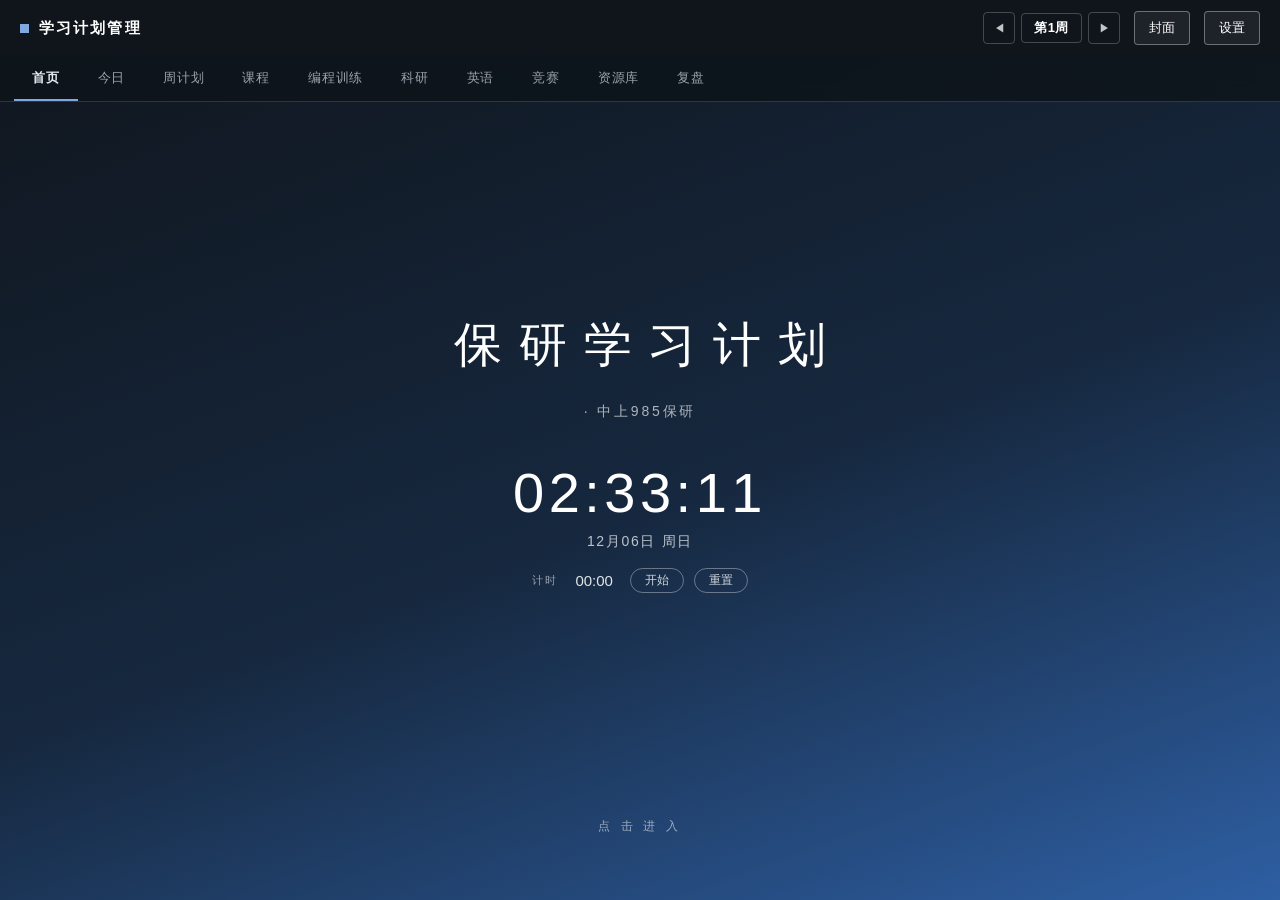
==== index.html @ eff9276b "保研学习计划网站 v5：任务勾选修复、全局导航、个人英语词汇中心、数据备份" ====
<!DOCTYPE html>
<html lang="zh-CN">
<head>
  <meta charset="UTF-8">
  <meta name="viewport" content="width=device-width, initial-scale=1.0">
  <title>学习计划管理</title>
  <link rel="stylesheet" href="style.css">
  <!-- Chart.js 不在此同步加载：改为打开"趋势图"时按需加载（多 CDN 回退），
       避免 CDN 不通时阻塞整个页面初始化 -->
</head>
<body>
  <!-- 全屏封面（每次打开页面显示，点击后缩进入主页） -->
  <div id="cover-root"></div>

  <!-- 顶部栏 -->
  <header class="topbar">
    <div class="brand">学习计划管理</div>
    <!-- 多功能时钟（封面 → 缩入顶栏左上角） -->
    <div id="topbar-clock-slot"></div>
    <div class="week-nav">
      <button id="week-prev" class="nav-btn" title="上一周">&#9664;</button>
      <button id="week-label" class="week-label" title="点击回到本周">
        <span id="week-label-text">第1周</span>
        <span id="week-current-badge" class="badge-current" hidden>当前</span>
      </button>
      <button id="week-next" class="nav-btn" title="下一周">&#9654;</button>
      <button id="week-back-today" class="btn btn-ghost btn-sm" hidden>回本周</button>
    </div>
    <button id="btn-cover" class="btn btn-ghost">封面</button>
    <button id="btn-settings" class="btn btn-ghost">设置</button>
  </header>

  <!-- Tab 栏 -->
  <nav class="tabs" id="tabs">
    <button class="tab-btn active" data-tab="home">首页</button>
    <button class="tab-btn" data-tab="today">今日</button>
    <button class="tab-btn" data-tab="weekplan">周计划</button>
    <button class="tab-btn" data-tab="courses">课程</button>
    <button class="tab-btn" data-tab="programming">编程训练</button>
    <button class="tab-btn" data-tab="research">科研</button>
    <button class="tab-btn" data-tab="english">英语</button>
    <button class="tab-btn" data-tab="competition">竞赛</button>
    <button class="tab-btn" data-tab="resources">资源库</button>
    <button class="tab-btn" data-tab="review">复盘</button>
  </nav>

  <!-- 内容区 -->
  <main class="main">
    <section id="view-home" class="view"></section>
    <section id="view-today" class="view" hidden></section>
    <section id="view-weekplan" class="view" hidden></section>
    <section id="view-courses" class="view" hidden></section>
    <section id="view-programming" class="view" hidden></section>
    <section id="view-research" class="view" hidden></section>
    <section id="view-english" class="view" hidden></section>
    <section id="view-competition" class="view" hidden></section>
    <section id="view-resources" class="view" hidden></section>
    <section id="view-review" class="view" hidden></section>
  </main>

  <!-- 底部状态栏 -->
  <footer class="statusbar" id="statusbar"></footer>

  <!-- 弹窗容器 -->
  <div id="modal-root"></div>

  <script src="data.js"></script>
  <script src="migration.js"></script>
  <!-- v3 数据层（常量与默认数据，可编辑数据） -->
  <script src="data/profile.js"></script>
  <script src="data/goals.js"></script>
  <script src="data/policies.js"></script>
  <script src="data/courses.js"></script>
  <script src="data/resources.js"></script>
  <script src="data/curriculum.js"></script>
  <script src="data/problems.js"></script>
  <script src="data/roadmap.js"></script>
  <script src="data/competitions.js"></script>
  <script src="data/vocabDefaults.js"></script>
  <script src="data/defaultData.js"></script>
  <!-- v3 核心引擎（纯逻辑，无 DOM；随开发逐个加入） -->
  <script src="core/goalEngine.js"></script>
  <script src="core/policyEngine.js"></script>
  <script src="core/gpaRiskEngine.js"></script>
  <script src="core/timeBudgetEngine.js"></script>
  <script src="core/gymScheduler.js"></script>
  <script src="core/constraintEngine.js"></script>
  <script src="core/strategyEngine.js"></script>
  <script src="core/planGenerator.js"></script>
  <script src="core/competitivenessEngine.js"></script>
  <script src="core/researchEngine.js"></script>
  <script src="core/competitionEngine.js"></script>
  <script src="core/resourceEngine.js"></script>
  <script src="core/programmingEngine.js"></script>
  <script src="core/reviewEngine.js"></script>
  <script src="core/vocabEngine.js"></script>
  <script src="core/snapshot.js"></script>
  <!-- v3 UI 层 -->
  <script src="ui/weeklyPlan.js"></script>
  <script src="ui/dashboard.js"></script>
  <script src="ui/courses.js"></script>
  <script src="ui/programming.js"></script>
  <script src="ui/research.js"></script>
  <script src="ui/vocabCenter.js"></script>
  <script src="ui/english.js"></script>
  <script src="ui/competition.js"></script>
  <script src="ui/resources.js"></script>
  <script src="ui/review.js"></script>
  <script src="ui/settings.js"></script>
  <!-- 应用层 -->
  <script src="app.js"></script>
  <script src="schedule.js"></script>
  <script src="today.js"></script>
  <script src="cover.js"></script>
  <script src="aichat.js"></script>
</body>
</html>
---- style.css ----
/* ============================================================
 * style.css —— 学习计划管理 · 现代主义视觉体系
 * 墨黑顶栏 + 纸色背景 + 发丝线边框 + 大字细体数字 + 钢蓝点缀
 * ============================================================ */

:root {
  --ink: #10151C;           /* 墨黑：顶栏/状态栏/主按钮 */
  --paper: #F4F5F6;         /* 纸色背景 */
  --card: #FFFFFF;
  --line: #E4E7EA;          /* 发丝线 */
  --line-soft: #EEF0F2;
  --text: #1B2129;
  --muted: #7A828D;
  --primary: #16283F;       /* 深海军蓝 */
  --accent: #2E5FA3;        /* 钢蓝 */
  --accent-soft: #EBF1F8;
  --green: #1F7A5C;
  --green-soft: #E7F2EE;
  --gold: #A66E0F;
  --gold-soft: #F7F0E0;
  --red: #B3261E;
  --red-soft: #F9E9E8;
  --gray: #9AA3AD;
  --radius: 6px;
  --radius-lg: 14px;
  --shadow-modal: 0 16px 48px rgba(16, 21, 28, 0.22);
}

* { box-sizing: border-box; margin: 0; padding: 0; }

/* 只给 html 定高、body 用 min-height：
   修复 body height:100% 导致内容溢出后 position:sticky 失效、
   长页面滚动时顶栏/标签栏（导航条）跟着滚走的问题。
   短内容时 body 仍撑满视口（状态栏贴底） */
html { height: 100%; }
body { min-height: 100%; }

body {
  font-family: "Segoe UI", "PingFang SC", "Microsoft YaHei", "Helvetica Neue", sans-serif;
  background: var(--paper);
  color: var(--text);
  font-size: 14px;
  line-height: 1.6;
  display: flex;
  flex-direction: column;
  -webkit-font-smoothing: antialiased;
}

button { font-family: inherit; cursor: pointer; }
input, select, textarea {
  font-family: inherit;
  font-size: 14px;
  color: var(--text);
}

/* 数字统一等宽表格数字，观感更精致 */
.task-time, .stat-box .v, .cd-days, .gpa-score, .gpa-val, .week-label,
.big-date, .d-date, .t-time, .cc-meta {
  font-variant-numeric: tabular-nums;
}

/* ---------------- 顶部栏 ---------------- */

.topbar {
  background: var(--ink);
  color: #fff;
  display: flex;
  align-items: center;
  gap: 14px;
  padding: 0 20px;
  min-height: 56px;
  flex-wrap: wrap;
  position: sticky;
  top: 0;
  z-index: 50;
}

.brand {
  font-size: 15px;
  font-weight: 600;
  letter-spacing: 0.14em;
  display: flex;
  align-items: center;
  gap: 10px;
}
.brand::before {
  content: '';
  width: 9px;
  height: 9px;
  background: var(--accent);
  display: inline-block;
}

.week-nav { display: flex; align-items: center; gap: 6px; margin-left: auto; }

.nav-btn {
  background: transparent;
  color: rgba(255, 255, 255, 0.75);
  border: 1px solid rgba(255, 255, 255, 0.22);
  border-radius: 4px;
  width: 32px;
  height: 32px;
  font-size: 11px;
  transition: all 0.15s;
}
.nav-btn:hover { color: #fff; border-color: rgba(255, 255, 255, 0.55); }

.week-label {
  background: transparent;
  color: #fff;
  border: 1px solid rgba(255, 255, 255, 0.22);
  border-radius: 4px;
  padding: 5px 12px;
  font-size: 13px;
  font-weight: 600;
  letter-spacing: 0.04em;
  display: inline-flex;
  align-items: center;
  gap: 7px;
  transition: all 0.15s;
}
.week-label:hover { border-color: rgba(255, 255, 255, 0.55); }

.badge-current {
  background: var(--gold);
  color: #fff;
  font-size: 10px;
  padding: 1px 6px;
  border-radius: 3px;
  font-weight: 500;
  letter-spacing: 0.06em;
}

/* ---------------- Tab 栏 ---------------- */

.tabs {
  background: #fff;
  border-bottom: 1px solid var(--line);
  display: flex;
  gap: 2px;
  padding: 0 14px;
  overflow-x: auto;
  position: sticky;
  top: 56px;
  z-index: 40;
}

.tab-btn {
  border: none;
  background: none;
  padding: 13px 18px 12px;
  font-size: 13px;
  letter-spacing: 0.06em;
  color: var(--muted);
  border-bottom: 2px solid transparent;
  white-space: nowrap;
  transition: color 0.15s;
}
.tab-btn:hover { color: var(--text); }
.tab-btn.active {
  color: var(--ink);
  font-weight: 600;
  border-bottom-color: var(--accent);
}

/* ---------------- 主内容区 ---------------- */

.main {
  flex: 1;
  padding: 22px 16px;
  max-width: 1080px;
  width: 100%;
  margin: 0 auto;
  padding-bottom: 64px;
}

.view {
  display: flex;
  flex-direction: column;
  gap: 16px;
  animation: view-in 0.28s ease;   /* Tab 切换时视图淡入上移 */
}
@keyframes view-in {
  from { opacity: 0; transform: translateY(8px); }
  to { opacity: 1; transform: none; }
}

/* ---------------- 卡片 ---------------- */

.card {
  background: var(--card);
  border: 1px solid var(--line);
  border-radius: 8px;
  padding: 20px;
}

.card-title {
  font-size: 15px;
  font-weight: 600;
  color: var(--ink);
  margin-bottom: 14px;
  display: flex;
  align-items: center;
  justify-content: space-between;
  gap: 8px;
  flex-wrap: wrap;
}
.card-title::before {
  content: '';
  width: 3px;
  height: 15px;
  background: var(--accent);
  margin-right: 8px;
}
.card-title span:first-child { margin-right: auto; }
.card-title::before + span { margin-right: auto; }

.card-sub { font-size: 12px; color: var(--muted); font-weight: 400; letter-spacing: 0.02em; }

/* 微标签（小型大写式标签） */
.overline {
  font-size: 11px;
  font-weight: 600;
  letter-spacing: 0.18em;
  color: var(--muted);
  margin-bottom: 2px;
}

/* 大字日期 */
.big-date {
  font-size: 27px;
  font-weight: 300;
  letter-spacing: 0.02em;
  color: var(--ink);
  margin: 2px 0 8px;
}

/* ---------------- 按钮 ---------------- */

.btn {
  border: 1px solid var(--line);
  background: #fff;
  color: var(--text);
  border-radius: 4px;
  padding: 7px 14px;
  font-size: 13px;
  white-space: nowrap;
  transition: all 0.15s;
}
.btn:hover { border-color: var(--ink); color: var(--ink); }

.btn-sm { padding: 3px 9px; font-size: 12px; }

.btn-primary { background: var(--ink); border-color: var(--ink); color: #fff; }
.btn-primary:hover { background: var(--primary); border-color: var(--primary); color: #fff; }

.btn-danger { background: #fff; border-color: #E7C0BD; color: var(--red); }
.btn-danger:hover { background: var(--red-soft); border-color: var(--red); color: var(--red); }

.btn-ghost { background: transparent; border-color: transparent; color: inherit; }
#btn-settings, #btn-cover { color: #fff; border-color: rgba(255, 255, 255, 0.35); }
#btn-settings:hover, #btn-cover:hover { background: rgba(255, 255, 255, 0.08); border-color: rgba(255, 255, 255, 0.6); color: #fff; }

/* ---------------- 表单 ---------------- */

.field { margin-bottom: 12px; }
.field label {
  display: block;
  font-size: 12px;
  letter-spacing: 0.04em;
  color: var(--muted);
  margin-bottom: 5px;
}
.field input[type="text"], .field input[type="number"], .field input[type="date"],
.field input[type="time"], .field select, .field textarea {
  width: 100%;
  border: 1px solid var(--line);
  border-radius: 4px;
  padding: 8px 10px;
  background: #fff;
  transition: border-color 0.15s, box-shadow 0.15s;
}
.field input:focus, .field select:focus, .field textarea:focus {
  outline: none;
  border-color: var(--accent);
  box-shadow: 0 0 0 3px rgba(46, 95, 163, 0.12);
}
.field textarea { min-height: 56px; resize: vertical; }
.field-row { display: flex; gap: 12px; flex-wrap: wrap; }
.field-row .field { flex: 1; min-width: 120px; }

.form-grid { display: grid; grid-template-columns: 1fr 1fr; gap: 0 20px; }
@media (max-width: 640px) { .form-grid { grid-template-columns: 1fr; } }

.checkbox-row {
  display: flex;
  align-items: center;
  gap: 10px;
  padding: 7px 0;
  cursor: pointer;
  font-size: 14px;
}
.checkbox-row input[type="checkbox"] {
  width: 18px; height: 18px;
  accent-color: var(--accent);
  flex: none;
}

/* ---------------- 进度条 ---------------- */

.progress-track {
  background: #E9ECEF;
  border-radius: 2px;
  height: 4px;
  overflow: hidden;
  flex: 1;
}
.progress-fill {
  background: var(--accent);
  height: 100%;
  transition: width 0.3s;
}
.progress-fill.green { background: var(--green); }
.progress-fill.gold { background: var(--gold); }

/* ---------------- 状态标签 ---------------- */

.st { font-size: 11.5px; padding: 2px 8px; border-radius: 3px; white-space: nowrap; letter-spacing: 0.03em; }
.st-todo { background: #F0F1F3; color: var(--gray); }
.st-done { background: var(--green-soft); color: var(--green); }
.st-skip { background: var(--gold-soft); color: var(--gold); }

.subject-tag {
  font-size: 11px;
  padding: 2px 8px;
  border-radius: 3px;
  color: #fff;
  white-space: nowrap;
  letter-spacing: 0.03em;
}

/* ---------------- 任务列表 ---------------- */

.task-row {
  display: flex;
  align-items: center;
  gap: 10px;
  padding: 11px 2px;
  border-bottom: 1px solid var(--line-soft);
  flex-wrap: wrap;
}
.task-row:last-child { border-bottom: none; }
.task-row input[type="checkbox"] {
  width: 18px; height: 18px;
  accent-color: var(--accent);
  flex: none;
  cursor: pointer;
}
.task-row.done .task-title { text-decoration: line-through; color: var(--gray); }
.task-row.skipped .task-title { text-decoration: line-through; color: var(--gray); }

.task-time { font-size: 12px; color: var(--muted); min-width: 96px; }
.task-title { flex: 1; min-width: 140px; }
.task-note { font-size: 12px; color: var(--gold); flex-basis: 100%; padding-left: 28px; }

.task-actions { display: flex; gap: 6px; }

/* ---------------- 课表 ---------------- */

.sched-scroll { overflow-x: auto; }

table.sched-grid {
  border-collapse: collapse;
  width: 100%;
  min-width: 820px;
  table-layout: fixed;
}

.sched-grid th, .sched-grid td {
  border: 1px solid var(--line);
  padding: 6px;
  vertical-align: top;
  text-align: left;
}

.sched-grid thead th {
  background: var(--ink);
  color: #fff;
  font-size: 12.5px;
  font-weight: 500;
  letter-spacing: 0.05em;
  padding: 9px 6px;
}
.sched-grid thead th.today-col { background: var(--accent); }

.sched-grid .row-label {
  background: #F8F9FA;
  font-size: 11px;
  color: var(--muted);
  width: 84px;
  white-space: nowrap;
}
.sched-grid .row-label .rt { font-weight: 600; color: var(--text); letter-spacing: 0.04em; }

.sched-grid td.today-col { background: #F1F6FB; }

.sched-cell { min-height: 64px; display: flex; flex-direction: column; gap: 4px; }

.course-chip {
  border-left: 3px solid var(--cc, var(--accent));
  background: #F7F8F9;
  border-radius: 4px;
  padding: 6px 8px;
  font-size: 12px;
}
.cc-name { font-weight: 600; color: var(--cc, var(--text)); font-size: 12.5px; }
.cc-tag {
  font-size: 10px;
  background: #EDEFF2;
  color: var(--muted);
  border-radius: 3px;
  padding: 0 5px;
  margin-left: 5px;
  letter-spacing: 0.04em;
}
.cc-meta { color: var(--muted); font-size: 11px; margin-top: 2px; }

.cell-chip {
  border-radius: 4px;
  padding: 5px 7px;
  font-size: 12px;
  text-align: center;
  letter-spacing: 0.04em;
}
.cell-chip.self {
  background: var(--green-soft);
  color: var(--green);
  border: 1px dashed #BCDCCB;
  cursor: pointer;
}
.cell-chip.self:hover { border-style: solid; }
.cell-chip.lunch {
  background: var(--accent-soft);
  color: var(--accent);
  border: 1px dashed #BCCDE3;
  cursor: pointer;
}
.cell-chip.lunch:hover { border-style: solid; }
.cell-chip.gym {
  background: var(--gold-soft);
  color: var(--gold);
  border: 1px dashed #E3D3AE;
  cursor: pointer;
}
.cell-chip.gym:hover { border-style: solid; }
.cell-chip.rest { background: #F3F4F6; color: var(--gray); border: 1px solid var(--line-soft); }

.sched-cell.conflict { outline: 2px solid var(--red); border-radius: 4px; }

.sched-legend { display: flex; gap: 16px; flex-wrap: wrap; font-size: 12px; color: var(--muted); margin-top: 12px; }
.legend-item { display: inline-flex; align-items: center; gap: 6px; }
.legend-swatch { width: 10px; height: 10px; border-radius: 2px; display: inline-block; }

.banner {
  border-radius: 4px;
  padding: 10px 14px;
  font-size: 13px;
  border: 1px solid;
}
.banner.info { background: var(--accent-soft); border-color: #C9D9EC; color: var(--accent); }
.banner.warn { background: var(--gold-soft); border-color: #E7D9B5; color: var(--gold); }
.banner.danger { background: var(--red-soft); border-color: #ECC3C0; color: var(--red); }

/* ---------------- 周计划 ---------------- */

.subject-block { margin-bottom: 18px; }
.subject-block:last-child { margin-bottom: 0; }
.subject-head {
  display: flex;
  align-items: center;
  gap: 8px;
  flex-wrap: wrap;
  margin-bottom: 6px;
  padding-bottom: 8px;
  border-bottom: 1px solid var(--line-soft);
}
.subject-dot { width: 8px; height: 8px; flex: none; }
.subject-name { font-weight: 600; font-size: 14.5px; }
.subject-hours { font-size: 12px; color: var(--muted); }
.subject-goal { font-size: 12.5px; color: var(--muted); flex-basis: 100%; padding-left: 16px; }
.subject-hours-input {
  width: 52px;
  border: 1px solid var(--line);
  border-radius: 4px;
  padding: 2px 6px;
  font-size: 12.5px;
}

.weekplan-toolbar { display: flex; gap: 8px; flex-wrap: wrap; align-items: center; padding: 12px 20px; }

.view-toggle { display: inline-flex; border: 1px solid var(--line); border-radius: 4px; overflow: hidden; }
.view-toggle button {
  border: none; background: #fff; padding: 5px 14px; font-size: 12.5px; color: var(--muted);
  letter-spacing: 0.04em;
}
.view-toggle button.active { background: var(--ink); color: #fff; }

.cal-grid { display: grid; grid-template-columns: repeat(7, 1fr); gap: 8px; }
@media (max-width: 760px) {
  .cal-grid { grid-template-columns: 1fr 1fr; }
}
.cal-day {
  border: 1px solid var(--line);
  border-radius: 6px;
  padding: 10px;
  min-height: 120px;
  background: #fff;
}
.cal-day.today-col { background: #F1F6FB; }
.cal-day.holiday-col { background: #F6F7F8; border-style: dashed; }
.cal-day-head { font-size: 12.5px; font-weight: 600; margin-bottom: 6px; color: var(--ink); }
.cal-day-head .d-date { color: var(--muted); font-weight: 400; font-size: 11px; }
.cal-task {
  font-size: 12px;
  padding: 4px 7px;
  border-radius: 4px;
  background: #F7F8F9;
  margin-bottom: 4px;
  border-left: 3px solid var(--cc, var(--gray));
}
.cal-task .t-time { color: var(--muted); font-size: 11px; }

.course-overview { font-size: 12.5px; color: var(--muted); display: flex; flex-direction: column; gap: 4px; }
.course-overview .co-day { font-weight: 600; color: var(--text); }

/* 节日安排卡片 */
.holiday-card { border-left: 3px solid var(--gold); }

/* ---------------- 复盘 ---------------- */

.subnav { display: flex; gap: 6px; flex-wrap: wrap; }
.subnav-btn {
  border: 1px solid var(--line);
  background: #fff;
  border-radius: 4px;
  padding: 6px 16px;
  font-size: 13px;
  color: var(--muted);
  letter-spacing: 0.04em;
}
.subnav-btn.active { background: var(--ink); border-color: var(--ink); color: #fff; }

.summary-stats { display: flex; gap: 12px; flex-wrap: wrap; }
.stat-box {
  flex: 1; min-width: 130px;
  background: #F8F9FA;
  border: 1px solid var(--line);
  border-radius: 6px;
  padding: 14px;
  text-align: center;
}
.stat-box .v { font-size: 26px; font-weight: 300; color: var(--ink); letter-spacing: 0.01em; }
.stat-box .k { font-size: 11.5px; color: var(--muted); letter-spacing: 0.05em; }

.bar-compare { display: flex; align-items: center; gap: 8px; margin-bottom: 8px; font-size: 12.5px; }
.bar-compare .b-label { width: 90px; text-align: right; flex: none; color: var(--muted); }
.bar-track { background: #EDEFF1; border-radius: 2px; height: 8px; position: relative; flex: 1; }
.bar-actual { background: var(--green); height: 100%; border-radius: 2px; }
.bar-plan-marker {
  position: absolute; top: -2px; bottom: -2px; width: 2px;
  background: var(--gold); border-radius: 1px;
}
.bar-compare .b-val { width: 120px; font-size: 11.5px; color: var(--muted); flex: none; }

.chart-box { position: relative; min-height: 260px; }
.chart-empty {
  position: absolute; inset: 0; display: flex; align-items: center; justify-content: center;
  color: var(--muted); font-size: 13px;
}

/* ---------------- 看板 ---------------- */

.board-grid { display: grid; grid-template-columns: repeat(4, 1fr); gap: 12px; }
@media (max-width: 900px) { .board-grid { grid-template-columns: 1fr 1fr; } }
@media (max-width: 480px) { .board-grid { grid-template-columns: 1fr; } }

.board-card { text-align: center; }
.board-card .bc-title { font-weight: 600; font-size: 13.5px; margin-bottom: 6px; letter-spacing: 0.05em; }
.board-card .bc-note { font-size: 12px; color: var(--muted); margin-top: 6px; }
.board-card .bc-value { font-size: 17px; font-weight: 600; color: var(--primary); margin-bottom: 8px; }

.countdown-grid { display: grid; grid-template-columns: repeat(3, 1fr); gap: 12px; }
@media (max-width: 640px) { .countdown-grid { grid-template-columns: 1fr; } }
.cd-box {
  background: #F8F9FA;
  border: 1px solid var(--line);
  border-radius: 6px;
  padding: 13px;
}
.cd-box .cd-name { font-size: 13px; font-weight: 600; color: var(--text); }
.cd-box .cd-date { font-size: 12px; color: var(--muted); }
.cd-box .cd-days { font-size: 22px; font-weight: 300; color: var(--accent); margin-top: 4px; }
.cd-box .cd-days span { font-size: 12px; font-weight: 400; color: var(--muted); }

.gpa-row {
  display: flex; align-items: center; gap: 10px; padding: 8px 0;
  border-bottom: 1px solid var(--line-soft); flex-wrap: wrap;
}
.gpa-row:last-child { border-bottom: none; }
.gpa-name { width: 190px; font-size: 13px; flex: none; }
.gpa-credits { width: 44px; color: var(--muted); font-size: 12px; flex: none; text-align: center; }
.gpa-slider { flex: 1; min-width: 120px; accent-color: var(--accent); }
.gpa-score { width: 40px; text-align: center; font-weight: 600; color: var(--primary); }
.gpa-val { width: 40px; text-align: right; font-size: 13px; font-weight: 600; }
.gpa-val.risk { color: var(--red); }

.roadmap { display: flex; gap: 0; overflow-x: auto; padding: 8px 0; }
.road-node {
  flex: 1; min-width: 130px;
  border-top: 3px solid var(--gray);
  padding: 10px 12px 10px 0;
  font-size: 12.5px;
  cursor: pointer;
  position: relative;
}
.road-node .rn-weeks { color: var(--muted); font-size: 11px; }
.road-node .rn-title { font-weight: 600; margin-top: 3px; }
.road-node.done { border-top-color: var(--green); }
.road-node.done .rn-title { color: var(--green); }
.road-node.current { border-top-color: var(--accent); }
.road-node.current .rn-title { color: var(--accent); }
.road-node.current::after {
  content: '当前';
  position: absolute; top: -26px; left: 0;
  background: var(--accent); color: #fff;
  font-size: 11px; padding: 1px 8px; border-radius: 3px;
}
.road-node.future .rn-title { color: var(--gray); }

.node-detail {
  background: #F8F9FA;
  border: 1px solid var(--line);
  border-radius: 6px;
  padding: 13px;
  margin-top: 10px;
}
.node-detail h4 { font-size: 13.5px; margin-bottom: 8px; color: var(--primary); }

/* ---------------- 弹窗 ---------------- */

.modal-overlay {
  position: fixed; inset: 0;
  background: rgba(16, 21, 28, 0.5);
  backdrop-filter: blur(2px);
  display: flex; align-items: center; justify-content: center;
  z-index: 100;
  padding: 16px;
  animation: modal-overlay-in 0.22s ease;
}
.modal-overlay.closing {
  animation: modal-overlay-out 0.2s ease forwards;
  pointer-events: none;
}
.modal-card {
  background: #fff;
  border: 1px solid var(--line);
  border-radius: 8px;
  width: 100%;
  max-width: 560px;
  max-height: 86vh;
  display: flex;
  flex-direction: column;
  box-shadow: var(--shadow-modal);
  animation: modal-card-in 0.3s cubic-bezier(0.22, 0.61, 0.36, 1);
}
.modal-card.closing {
  animation: modal-card-out 0.2s ease forwards;
}
@keyframes modal-overlay-in { from { opacity: 0; } to { opacity: 1; } }
@keyframes modal-overlay-out { from { opacity: 1; } to { opacity: 0; } }
@keyframes modal-card-in {
  from { opacity: 0; transform: translateY(10px) scale(0.96); }
  to { opacity: 1; transform: none; }
}
@keyframes modal-card-out {
  from { opacity: 1; transform: none; }
  to { opacity: 0; transform: translateY(8px) scale(0.95); }
}
.modal-head {
  display: flex; align-items: center; justify-content: space-between;
  padding: 15px 20px;
  border-bottom: 1px solid var(--line);
  font-weight: 600;
  font-size: 15px;
  color: var(--ink);
  letter-spacing: 0.03em;
}
.modal-close {
  border: none; background: none; font-size: 20px; color: var(--muted); line-height: 1;
  padding: 2px 6px;
}
.modal-close:hover { color: var(--red); }
.modal-body { padding: 16px 20px; overflow-y: auto; }
.modal-actions {
  display: flex; justify-content: flex-end; gap: 10px;
  padding: 13px 20px; border-top: 1px solid var(--line);
}

/* ---------------- 底部状态栏 ---------------- */

.statusbar {
  position: fixed; bottom: 0; left: 0; right: 0;
  background: var(--ink);
  color: rgba(255, 255, 255, 0.78);
  font-size: 11.5px;
  letter-spacing: 0.04em;
  padding: 8px 20px;
  display: flex;
  gap: 20px;
  flex-wrap: wrap;
  z-index: 60;
}

/* ---------------- 空态 ---------------- */

.empty-state {
  text-align: center;
  color: var(--muted);
  padding: 30px 16px;
  font-size: 13.5px;
  border: 1px dashed var(--line);
  border-radius: 6px;
}
.empty-state .btn { margin-top: 12px; }

/* ---------------- 今日页头部 / 节日 ---------------- */

.holiday-hero {
  background: var(--ink);
  border-color: var(--ink);
  color: #fff;
  padding: 26px 24px;
}
.holiday-hero .overline { color: #D8B25C; }
.holiday-hero .big-date { color: #fff; font-size: 30px; }
.holiday-hero .hint { color: rgba(255, 255, 255, 0.68); font-size: 13px; }

.holiday-task-card { border-left: 3px solid var(--gold); }

/* ---------------- 其它 ---------------- */

.hint { font-size: 12px; color: var(--muted); }

.sec-title {
  font-size: 11.5px;
  font-weight: 600;
  letter-spacing: 0.12em;
  color: var(--muted);
  margin: 16px 0 8px;
}

.divider { border-top: 1px solid var(--line); margin: 14px 0; }

.settings-section {
  border: 1px solid var(--line);
  border-radius: 6px;
  padding: 15px;
  margin-bottom: 14px;
}
.settings-section h4 { font-size: 13.5px; font-weight: 600; color: var(--ink); margin-bottom: 10px; letter-spacing: 0.04em; }

.rule-table { width: 100%; border-collapse: collapse; margin-bottom: 8px; }
.rule-table th, .rule-table td { border: 1px solid var(--line); padding: 5px 8px; font-size: 13px; }
.rule-table th { background: #F8F9FA; font-weight: 600; }
.rule-table input { width: 70px; border: 1px solid var(--line); border-radius: 4px; padding: 3px 6px; }

@keyframes flash-warn {
  0%, 100% { box-shadow: none; }
  50% { box-shadow: 0 0 0 3px rgba(166, 110, 15, 0.4); }
}
.flash-once { animation: flash-warn 0.9s ease-in-out 3; }

.highlight-target { animation: flash-warn 0.8s ease-in-out 2; }

/* ---------------- 响应式 ---------------- */

@media (max-width: 640px) {
  .main { padding: 12px 10px; }
  .brand { font-size: 14px; }
  .week-nav { gap: 4px; }
  .task-time { min-width: 88px; }
  .gpa-name { width: 120px; }
  /* 顶栏与标签栏在移动端同样常显（两行导航每一页都可见）：
     顶栏不换行（内容横向滚动），高度固定 56px，标签栏 sticky top 保持对齐 */
  .topbar { position: sticky; flex-wrap: nowrap; overflow-x: auto; }
  .tabs { position: sticky; }
  .big-date { font-size: 23px; }
}

/* ============================================================
 * 主页与封面（Home & Cover）
 * ============================================================ */

/* ---------------- 全屏封面 ---------------- */

.cover {
  position: fixed; inset: 0;
  /* z-index 低于顶栏(50)/标签栏(40)：导航条在封面页同样常显，
     点击导航可直接进入对应页面；点击封面其他区域进入主页 */
  z-index: 30;
  background: linear-gradient(160deg, #10151C 0%, #16283F 55%, #2E5FA3 100%);
  background-size: cover;
  background-position: center;
  display: flex;
  flex-direction: column;
  align-items: center;
  justify-content: center;
  cursor: pointer;
  transition: transform 0.55s cubic-bezier(0.22, 0.61, 0.36, 1), opacity 0.45s ease;
}
/* 自定义封面图时叠一层深色，保证文字可读 */
.cover.with-image::before {
  content: '';
  position: absolute; inset: 0;
  background: rgba(16, 21, 28, 0.45);
}
.cover-brand {
  position: relative;
  font-size: 48px;
  font-weight: 300;
  color: #fff;
  letter-spacing: 0.35em;
  text-indent: 0.35em;   /* 抵消末字间距，视觉居中 */
}
.cover-sub {
  position: relative;
  margin-top: 16px;
  color: rgba(255, 255, 255, 0.65);
  font-size: 14px;
  letter-spacing: 0.2em;
}
.cover-hint {
  position: absolute;
  bottom: 64px;
  color: rgba(255, 255, 255, 0.55);
  font-size: 12px;
  letter-spacing: 0.3em;
  animation: cover-pulse 2s ease-in-out infinite;
}
@keyframes cover-pulse {
  0%, 100% { opacity: 0.35; }
  50% { opacity: 1; }
}
/* 点击后缩：放大 + 上移 + 淡出 */
.cover.dismiss {
  transform: scale(1.16) translateY(-4%);
  opacity: 0;
  pointer-events: none;
}

@media (max-width: 640px) {
  .cover-brand { font-size: 30px; }
}

/* ---------------- 封面多功能时钟（时间/日期/计时） ---------------- */

.cover-clock {
  position: relative;
  z-index: 1;
  margin-top: 40px;
  display: flex;
  flex-direction: column;
  align-items: center;
  gap: 6px;
  color: #fff;
}
.cover-clock-time {
  font-size: 56px;
  font-weight: 200;
  letter-spacing: 0.08em;
  font-variant-numeric: tabular-nums;
  line-height: 1.1;
}
.cover-clock-date {
  font-size: 14px;
  color: rgba(255, 255, 255, 0.72);
  letter-spacing: 0.12em;
}
.cover-clock-sw { display: flex; align-items: center; gap: 10px; margin-top: 10px; }
.cc-sw-label { font-size: 11px; letter-spacing: 0.2em; color: rgba(255, 255, 255, 0.55); }
.cc-sw-val {
  font-size: 15px;
  font-variant-numeric: tabular-nums;
  color: rgba(255, 255, 255, 0.88);
  min-width: 52px;
  text-align: center;
}
.cc-sw-btn {
  background: transparent;
  border: 1px solid rgba(255, 255, 255, 0.35);
  color: rgba(255, 255, 255, 0.8);
  border-radius: 999px;
  padding: 3px 14px;
  font-size: 12px;
  transition: all 0.15s;
}
.cc-sw-btn:hover { border-color: rgba(255, 255, 255, 0.7); color: #fff; }

/* 进入功能页后：缩入顶栏左上角（缩小版 + 飞入动画，与封面联动） */
#topbar-clock-slot { display: flex; align-items: center; }
#topbar-clock-slot .cover-clock {
  margin: 0;
  flex-direction: row;
  gap: 10px;
  color: #fff;
  animation: clock-arrive 0.6s cubic-bezier(0.22, 0.61, 0.36, 1);
  transform-origin: top left;
}
#topbar-clock-slot .cover-clock-time { font-size: 16px; font-weight: 400; letter-spacing: 0.04em; }
#topbar-clock-slot .cover-clock-date { font-size: 11px; color: rgba(255, 255, 255, 0.55); letter-spacing: 0.06em; }
#topbar-clock-slot .cover-clock-sw { margin: 0; gap: 6px; }
#topbar-clock-slot .cc-sw-label { display: none; }
#topbar-clock-slot .cc-sw-val { font-size: 11.5px; min-width: 38px; }
#topbar-clock-slot .cc-sw-btn { padding: 1px 9px; font-size: 10.5px; }
@keyframes clock-arrive {
  from { transform: scale(2.6); opacity: 0.25; }
  to { transform: scale(1); opacity: 1; }
}

@media (max-width: 640px) {
  .cover-clock-time { font-size: 38px; }
  .cover-clock { margin-top: 28px; }
  #topbar-clock-slot .cover-clock-date { display: none; }
}

/* ---------------- 设置面板分组导航 ---------------- */

.settings-subnav { margin-bottom: 14px; }
.settings-group-body { animation: settings-group-in 0.28s ease; }
@keyframes settings-group-in {
  from { opacity: 0; transform: translateY(8px); }
  to { opacity: 1; transform: none; }
}

/* ---------------- 主页背景虚化 ---------------- */

/* 封面图（或默认艺术渐变）虚化 underlay，不加任何白色遮罩——
   图片以原色透过卡片与间隙可见（仅主页显示） */
#home-bg { display: none; }
body.home-active #home-bg {
  display: block;
  position: fixed;
  inset: -40px;                 /* 外扩消除模糊边缘白边 */
  background-size: cover;
  background-position: center;
  filter: blur(14px);           /* 轻模糊：图片轮廓可辨认 */
  transform: scale(1.06);
  z-index: 0;
}
body.home-active .main { position: relative; z-index: 2; max-width: 1480px; }

/* ---------------- 主页网格 ---------------- */

/* 三列：左右两翼贴屏幕边缘，今日时间轴居中 */
.home-grid {
  display: grid;
  grid-template-columns: minmax(280px, 320px) minmax(430px, 1fr) minmax(300px, 340px);
  gap: 16px;
  align-items: start;
}
.home-col-left, .home-col-center, .home-col-right {
  display: flex;
  flex-direction: column;
  gap: 16px;
  min-width: 0;
}

@media (max-width: 1180px) {
  .home-grid { grid-template-columns: 1fr; }
}

/* ---------------- 主页通用卡片（暗色磨砂玻璃 · 圆弧角 · hover 动效） ---------------- */

/* 暗色半透磨砂：背景图片透过卡片可见，文字浅色保持可读 */
.home-card {
  background: rgba(16, 21, 28, 0.6);
  -webkit-backdrop-filter: blur(12px);
  backdrop-filter: blur(12px);
  border: 1px solid rgba(255, 255, 255, 0.14);
  border-radius: var(--radius-lg);
  padding: 18px;
  color: rgba(255, 255, 255, 0.88);
  transition: transform 0.18s ease, box-shadow 0.18s ease, border-color 0.18s ease;
}
.home-card:hover {
  transform: translateY(-2px) scale(1.012);   /* 轻微放大 + 上浮 */
  border-color: rgba(255, 255, 255, 0.35);
  box-shadow: 0 10px 30px rgba(0, 0, 0, 0.35);
}

/* 主页卡片内文字统一转浅色 */
.home-card .card-title { color: rgba(255, 255, 255, 0.92); }
.home-card .card-sub { color: rgba(255, 255, 255, 0.5); }
.home-card .overline { color: rgba(255, 255, 255, 0.55); }
.home-card .hint { color: rgba(255, 255, 255, 0.55); }
.home-card .empty-state { color: rgba(255, 255, 255, 0.55); border-color: rgba(255, 255, 255, 0.2); }
.home-card .progress-track { background: rgba(255, 255, 255, 0.15); }
.home-card .btn {
  background: rgba(255, 255, 255, 0.1);
  border-color: rgba(255, 255, 255, 0.25);
  color: rgba(255, 255, 255, 0.9);
}
.home-card .btn:hover { border-color: rgba(255, 255, 255, 0.6); color: #fff; }
.home-card .btn-primary { background: var(--accent); border-color: var(--accent); color: #fff; }
.home-card .btn-primary:hover { background: #3B74C4; border-color: #3B74C4; color: #fff; }

/* 今日概览 · 本周重点 */
.home-focus { margin-top: 12px; }
.home-focus .overline { margin-bottom: 4px; }

/* ---------------- 今日时间轴 ---------------- */

.tl-list { display: flex; flex-direction: column; }
.tl-row {
  display: grid;
  grid-template-columns: 96px 1fr;
  gap: 10px;
  padding: 9px 6px;
  border-bottom: 1px solid rgba(255, 255, 255, 0.08);
  border-radius: 6px;
  transition: background 0.15s;
}
.tl-row:last-child { border-bottom: none; }
.tl-row.tl-current {
  background: rgba(46, 95, 163, 0.35);
  border-left: 3px solid var(--accent);
  padding-left: 8px;
}
.tl-time { font-variant-numeric: tabular-nums; }
.tl-time-label { font-size: 12px; font-weight: 600; color: rgba(255, 255, 255, 0.9); letter-spacing: 0.04em; }
.tl-time-range { font-size: 11px; color: rgba(255, 255, 255, 0.5); }
.tl-body { display: flex; flex-direction: column; gap: 5px; min-width: 0; }

/* 时间轴内的课程 chip（暗色版，不影响旧课表页的浅色 course-chip） */
.home-card .tl-chip { margin: 0; background: rgba(255, 255, 255, 0.08); }
.home-card .tl-chip .cc-name { display: flex; align-items: center; flex-wrap: wrap; color: rgba(255, 255, 255, 0.92); }
.home-card .tl-chip .cc-tag { background: rgba(255, 255, 255, 0.12); color: rgba(255, 255, 255, 0.6); }
.home-card .tl-chip .cc-meta { color: rgba(255, 255, 255, 0.5); }

.tl-task-row {
  display: flex;
  align-items: center;
  gap: 8px;
  padding: 3px 0;
  flex-wrap: wrap;
}
.tl-task-row input[type="checkbox"] {
  width: 17px; height: 17px;
  accent-color: var(--accent);
  flex: none;
  cursor: pointer;
}
.tl-task-row.done .tl-task-title { text-decoration: line-through; color: rgba(255, 255, 255, 0.35); }
.tl-task-time { font-size: 11.5px; color: rgba(255, 255, 255, 0.5); font-variant-numeric: tabular-nums; }
.tl-task-title { font-size: 13px; flex: 1; min-width: 120px; }

/* 主页卡片内的状态标签 / 提示条（暗色版） */
.home-card .st-todo { background: rgba(255, 255, 255, 0.1); color: rgba(255, 255, 255, 0.6); }
.home-card .st-done { background: rgba(31, 122, 92, 0.3); color: #7ED5AC; }
.home-card .st-skip { background: rgba(166, 110, 15, 0.3); color: #E5C078; }
.home-card .banner.info { background: rgba(46, 95, 163, 0.25); border-color: rgba(94, 139, 200, 0.5); color: #A9C8EE; }
.home-card .banner.warn { background: rgba(166, 110, 15, 0.2); border-color: rgba(229, 192, 120, 0.4); color: #E5C078; }

/* ---------------- 学科 5 区块 ---------------- */

.home-subject-grid {
  display: grid;
  grid-template-columns: repeat(auto-fill, minmax(150px, 1fr));
  gap: 12px;
}
.subject-mini {
  border: 1px solid rgba(255, 255, 255, 0.14);
  border-radius: 10px;
  padding: 12px;
  background: rgba(255, 255, 255, 0.07);
  cursor: pointer;
  display: flex;
  flex-direction: column;
  gap: 5px;
  transition: transform 0.18s ease, box-shadow 0.18s ease, border-color 0.18s ease, background 0.18s ease;
}
.subject-mini:hover {
  transform: translateY(-2px) scale(1.02);
  border-color: rgba(255, 255, 255, 0.35);
  background: rgba(255, 255, 255, 0.12);
  box-shadow: 0 8px 20px rgba(0, 0, 0, 0.3);
}
.sm-glyph {
  width: 30px; height: 30px;
  border-radius: 8px;
  color: #fff;
  font-size: 13px;
  font-weight: 600;
  display: flex;
  align-items: center;
  justify-content: center;
  letter-spacing: 0.02em;
}
.sm-name { font-size: 13.5px; font-weight: 600; color: rgba(255, 255, 255, 0.92); }
.sm-count { font-size: 12px; color: rgba(255, 255, 255, 0.55); font-variant-numeric: tabular-nums; }
.sm-progress { height: 3px; background: rgba(255, 255, 255, 0.15); }
.sm-note {
  font-size: 11px;
  color: rgba(255, 255, 255, 0.5);
  line-height: 1.45;
  overflow: hidden;
  text-overflow: ellipsis;
  white-space: nowrap;
}

/* ---------------- 全屏展开（学科放大版 / 设计逻辑） ---------------- */

.modal-card-fs {
  max-width: 1160px;
  height: 92vh;
  animation-name: modal-fs-in;   /* 从点击位置放大展开（transformOrigin 由 JS 注入） */
}
@keyframes modal-fs-in {
  from { opacity: 0; transform: translateY(16px) scale(0.6); }
  to { opacity: 1; transform: none; }
}

/* 学科放大版内部 */
.subject-summary { font-size: 13.5px; color: var(--text); margin: 6px 0; }
.subject-slots {
  display: flex;
  flex-direction: column;
  gap: 3px;
  font-size: 12.5px;
  color: var(--muted);
  padding-left: 4px;
  border-left: 2px solid var(--accent-soft);
  margin: 8px 0 4px;
}

/* ---------------- 任务设计逻辑区块 ---------------- */

/* 主页浓缩卡 */
.home-logic-mini { cursor: pointer; }
.logic-mini-chain {
  display: flex;
  align-items: center;
  gap: 8px;
  flex-wrap: wrap;
  margin-top: 4px;
  font-size: 12.5px;
}
.lm-node {
  background: rgba(255, 255, 255, 0.08);
  border: 1px solid rgba(255, 255, 255, 0.14);
  border-radius: 6px;
  padding: 4px 10px;
  color: rgba(255, 255, 255, 0.9);
}
.lm-arrow { color: var(--accent); font-size: 13px; }

/* 全屏流程树：左侧轨道 + 节点 */
.logic-chain {
  display: flex;
  flex-direction: column;
  gap: 10px;
  position: relative;
  padding-left: 26px;
}
.logic-chain::before {
  content: '';
  position: absolute;
  left: 8px;
  top: 14px;
  bottom: 14px;
  width: 2px;
  background: var(--line);
}
.logic-node {
  background: #fff;
  border: 1px solid var(--line);
  border-radius: 8px;
  position: relative;
}
.logic-node::before {
  content: '';
  position: absolute;
  left: -22px;
  top: 16px;
  width: 10px;
  height: 10px;
  border-radius: 50%;
  background: var(--accent);
  box-shadow: 0 0 0 3px var(--accent-soft);
}
.logic-head {
  display: flex;
  align-items: center;
  gap: 10px;
  padding: 11px 14px;
  cursor: pointer;
  flex-wrap: wrap;
}
.logic-num {
  width: 22px;
  height: 22px;
  border-radius: 50%;
  background: var(--ink);
  color: #fff;
  font-size: 11.5px;
  display: flex;
  align-items: center;
  justify-content: center;
  flex: none;
}
.logic-title { font-weight: 600; font-size: 14px; color: var(--ink); }
.logic-summary { font-size: 12.5px; color: var(--muted); flex: 1; min-width: 160px; }
.logic-toggle { font-size: 12px; color: var(--accent); }

.logic-why {
  border-top: 1px solid var(--line-soft);
  padding: 12px 14px 14px;
  display: flex;
  flex-direction: column;
  gap: 9px;
}
.logic-why-item { font-size: 13px; color: var(--text); line-height: 1.65; }
.logic-src { font-size: 11px; color: var(--gray); margin-top: 2px; letter-spacing: 0.03em; }

.logic-rule {
  border: 1px solid var(--line);
  border-left: 3px solid var(--gray);
  border-radius: 6px;
  padding: 9px 12px;
  background: #FAFBFC;
}
.logic-rule.active {
  border-left-color: var(--accent);
  background: var(--accent-soft);
}
.logic-rule-head { display: flex; align-items: center; gap: 8px; flex-wrap: wrap; }
.logic-rule-title { font-weight: 600; font-size: 13px; color: var(--ink); }
.logic-rule-badge {
  font-size: 10.5px;
  background: var(--green-soft);
  color: var(--green);
  border-radius: 3px;
  padding: 1px 7px;
  letter-spacing: 0.05em;
}
.logic-rule-badge.off { background: #F0F1F3; color: var(--gray); }
.logic-rule-desc { font-size: 12.5px; color: var(--muted); margin-top: 3px; line-height: 1.55; }

/* ---------------- AI 交互区块 ---------------- */

.chat-box { display: flex; flex-direction: column; }
.chat-list {
  height: 300px;
  overflow-y: auto;
  display: flex;
  flex-direction: column;
  gap: 8px;
  padding: 2px;
}
.chat-empty {
  font-size: 12.5px;
  color: rgba(255, 255, 255, 0.55);
  text-align: center;
  padding: 26px 10px;
  line-height: 1.7;
}
.chat-msg {
  max-width: 85%;
  padding: 9px 12px;
  border-radius: 10px;
  font-size: 13px;
  line-height: 1.6;
  white-space: pre-wrap;
  word-break: break-word;
}
.chat-msg.user { align-self: flex-end; background: rgba(46, 95, 163, 0.4); color: rgba(255, 255, 255, 0.92); }
.chat-msg.ai { align-self: flex-start; background: rgba(255, 255, 255, 0.1); border: 1px solid rgba(255, 255, 255, 0.14); color: rgba(255, 255, 255, 0.9); }
.chat-typing { color: rgba(255, 255, 255, 0.55); font-size: 12.5px; }
.chat-input-row { display: flex; gap: 8px; margin-top: 10px; }
.chat-input-row input {
  flex: 1;
  border: 1px solid rgba(255, 255, 255, 0.18);
  border-radius: 6px;
  padding: 8px 10px;
  background: rgba(255, 255, 255, 0.1);
  color: rgba(255, 255, 255, 0.9);
  transition: border-color 0.15s, box-shadow 0.15s;
}
.chat-input-row input::placeholder { color: rgba(255, 255, 255, 0.4); }
.chat-input-row input:focus {
  outline: none;
  border-color: var(--accent);
  box-shadow: 0 0 0 3px rgba(46, 95, 163, 0.12);
}

/* 调整建议卡（暗色金边） */
.plan-proposal {
  border: 1px solid rgba(229, 192, 120, 0.35);
  border-left: 3px solid var(--gold);
  background: rgba(166, 110, 15, 0.12);
  border-radius: 8px;
  padding: 12px;
  font-size: 12.5px;
}
.pp-title { font-weight: 600; color: #E5C078; font-size: 12px; letter-spacing: 0.06em; margin-bottom: 4px; }
.pp-sugg { color: rgba(255, 255, 255, 0.92); font-weight: 600; }
.pp-reason { color: rgba(255, 255, 255, 0.6); margin-top: 4px; }
.pp-actions { margin-top: 8px; display: flex; flex-direction: column; gap: 4px; }
.pp-action { display: flex; align-items: center; gap: 7px; flex-wrap: wrap; }
.pp-badge { font-size: 10.5px; border-radius: 3px; padding: 1px 7px; letter-spacing: 0.04em; }
.pp-badge.add { background: rgba(31, 122, 92, 0.3); color: #7ED5AC; }
.pp-badge.del { background: rgba(179, 38, 30, 0.3); color: #F0A9A4; }
.pp-btns { margin-top: 9px; display: flex; gap: 8px; }
.pp-state { margin-top: 8px; color: #7ED5AC; font-size: 12px; }

.undo-bar {
  display: flex;
  align-items: center;
  justify-content: space-between;
  gap: 8px;
  flex-wrap: wrap;
}

/* ---------------- 设置面板 · 封面预览 ---------------- */

.cover-preview {
  border: 1px dashed var(--line);
  border-radius: 8px;
  padding: 10px;
  margin-bottom: 10px;
  display: flex;
  align-items: center;
  justify-content: center;
  background: #F8F9FA;
}
.cover-preview img { max-width: 100%; max-height: 180px; border-radius: 6px; }
.cover-preview.default {
  font-size: 12.5px;
  padding: 28px 10px;
  background: linear-gradient(160deg, #10151C, #16283F 55%, #2E5FA3);
  color: rgba(255, 255, 255, 0.85);
}

/* ============================================================
 * v3 新增组件样式（竞争力工作台 / 时间预算卡 / 战略分配条 / 今日时间轴）
 * ============================================================ */

/* ---- 首页竞争力条 ---- */
.comp-row { display: flex; flex-direction: column; gap: 4px; margin: 10px 0; }
.comp-name { display: flex; justify-content: space-between; font-size: 14px; }
.comp-score { color: #9FC0E8; font-weight: 600; }
.comp-track { height: 10px; background: rgba(255, 255, 255, 0.14); border-radius: 5px; overflow: hidden; }
.comp-fill { height: 100%; background: var(--green); border-radius: 5px; transition: width 0.3s; }
.comp-fill.mid { background: var(--gold); }
.comp-fill.low { background: var(--red); }
.comp-tips { margin-top: 10px; }
.home-card .comp-name span:first-child { color: #E6EAF0; }

/* ---- 首页三件要事 / 预算格 / AI 战略摘要 ---- */
.priority-row { display: flex; gap: 8px; align-items: center; padding: 6px 0; font-size: 15px; }
.priority-num { color: #9FC0E8; font-weight: 700; }
.home-card .priority-row span:last-child { color: #E6EAF0; }
.ai-strategy-summary { font-size: 15px; color: #E6EAF0; margin: 6px 0; line-height: 1.6; }
.home-budget-grid { display: grid; grid-template-columns: 1fr 1fr; gap: 8px; margin: 8px 0; }
.home-budget-cell { background: rgba(255, 255, 255, 0.08); border-radius: 6px; padding: 8px 10px; }
.home-budget-label { font-size: 12px; color: #9AA3AD; }
.home-budget-value { font-size: 18px; font-weight: 700; color: #E6EAF0; }
.home-card .progress-track { background: rgba(255, 255, 255, 0.14); }

/* ---- 周计划页：时间预算卡 / 战略分配条（浅色主题） ---- */
.budget-grid { display: grid; grid-template-columns: repeat(6, 1fr); gap: 8px; margin: 10px 0; }
.budget-cell { border: 1px solid var(--line); border-radius: 6px; padding: 8px 10px; }
.budget-label { font-size: 12px; color: var(--muted); }
.budget-value { font-size: 17px; font-weight: 700; color: var(--text); }
.alloc-list { margin: 8px 0; }
.alloc-row { display: grid; grid-template-columns: 110px 1fr 44px; gap: 8px; align-items: center; margin: 4px 0; }
.alloc-name { font-size: 13px; color: var(--text); }
.alloc-hours { font-size: 13px; font-weight: 600; text-align: right; }
.alloc-row .hint { grid-column: 1 / -1; margin: 0 0 6px; }
.logic-loop { margin-top: 8px; border-top: 1px dashed var(--line); padding-top: 8px; }
.progress-fill.over { background: var(--red); }

/* ---- 今日页时间轴（浅色主题） ---- */
.tl-list { display: flex; flex-direction: column; gap: 6px; }
.tl-seg { display: grid; grid-template-columns: 110px 1fr; gap: 8px; border: 1px solid var(--line-soft); border-radius: 6px; padding: 8px 10px; }
.tl-label { font-size: 12px; color: var(--muted); }
.tl-label .rt { font-weight: 600; color: var(--text); }
.tl-body { display: flex; flex-direction: column; gap: 4px; }
.tl-item { display: flex; gap: 8px; align-items: center; padding: 3px 8px; border-radius: 4px; font-size: 13px; }
.tl-course { background: var(--line-soft); border-left: 3px solid var(--cc); }
.tl-task { background: var(--accent-soft); }
.tl-task.done { opacity: 0.55; text-decoration: line-through; }
.tl-holiday { background: var(--gold-soft); }
.tl-meta { font-size: 11px; color: var(--muted); }
.tl-empty { color: var(--gray); font-size: 12px; padding: 2px 4px; }

@media (max-width: 640px) {
  .budget-grid { grid-template-columns: repeat(3, 1fr); }
  .tl-seg { grid-template-columns: 88px 1fr; }
}

/* ============================================================
 * v3 新增组件样式（P5-P8：编程训练 / 资源库 / 科研 / 竞赛 / 英语 / 课程）
 * ============================================================ */

/* ---- 编程路线 / 技术路线 chips ---- */
.topic-lang { margin: 8px 0; }
.topic-chips { display: flex; flex-wrap: wrap; gap: 6px; margin: 6px 0; }
.topic-chip { padding: 4px 10px; border-radius: 999px; border: 1px solid var(--line); font-size: 13px; color: var(--text); background: #fff; }
.topic-chip.done { background: var(--green-soft); border-color: var(--green); color: var(--green); }
.topic-chip.inProgress { background: var(--accent-soft); border-color: var(--accent); color: var(--accent); font-weight: 600; }
.topic-chip.locked { background: #F3F4F6; color: var(--muted); }

/* ---- 编程训练：题目卡 ---- */
.problem-body { border: 1px solid var(--line); border-radius: 8px; padding: 12px 14px; margin: 10px 0; background: #FBFCFD; }
.problem-head { display: flex; flex-wrap: wrap; gap: 8px; align-items: center; margin-bottom: 8px; }
.problem-title { font-size: 16px; font-weight: 700; color: var(--text); }
.problem-diff { color: var(--gold); font-weight: 600; }
.problem-tag { font-size: 12px; color: var(--muted); border: 1px solid var(--line); border-radius: 4px; padding: 1px 6px; }
.problem-desc { font-size: 14px; line-height: 1.7; margin: 6px 0; }
.problem-io { font-size: 13px; color: var(--text); margin: 3px 0; }
.problem-examples { margin: 6px 0; }
.problem-example { background: #10151C; color: #D8E0EA; border-radius: 6px; padding: 8px 10px; font-size: 12.5px; margin: 4px 0; white-space: pre-wrap; }
.submit-row { margin: 8px 0; align-items: center; }
.hint-ladder { margin-top: 8px; border-top: 1px dashed var(--line); padding-top: 8px; }
.hint-step { margin: 6px 0; padding: 8px 10px; background: var(--accent-soft); border-radius: 6px; font-size: 13px; line-height: 1.6; }
.hint-step.code pre { margin: 4px 0 0; font-size: 12.5px; }
.hint-step-label { font-weight: 700; color: var(--accent); margin-bottom: 4px; }
.sub-list .task-row { align-items: center; }

/* ---- 资源库 / 竞赛 / 科研通用行 ---- */
.resource-row { border: 1px solid var(--line-soft); border-radius: 8px; padding: 10px 12px; margin: 8px 0; }
.resource-head { display: flex; flex-wrap: wrap; gap: 8px; align-items: center; }
.resource-name { font-weight: 700; color: var(--text); font-size: 14.5px; }
.resource-link { color: var(--accent); font-size: 13px; margin-left: 6px; }
.lab-block { border-left: 3px solid var(--accent); padding: 6px 12px; margin: 8px 0; }

/* ---- GPA 模拟器（课程页） ---- */
.gpa-list { margin: 8px 0; }
.gpa-row { display: grid; grid-template-columns: minmax(180px, 1fr) 1fr 44px; gap: 10px; align-items: center; margin: 6px 0; }
.gpa-name { font-size: 13px; color: var(--text); }
.gpa-val { text-align: right; font-weight: 600; }
.gpa-result { border-top: 1px solid var(--line); margin-top: 8px; padding-top: 8px; }
.gpa-big { font-size: 16px; font-weight: 700; color: var(--primary); }

/* ---- 英语页打卡柱状图 ---- */
.vocab-bars { display: flex; gap: 4px; align-items: flex-end; height: 56px; margin: 10px 0; }
.vocab-bar-col { flex: 1; display: flex; flex-direction: column; align-items: center; gap: 2px; }
.vocab-bar { width: 70%; max-width: 22px; background: var(--accent); border-radius: 3px 3px 0 0; min-height: 2px; }
.vocab-bar-label { font-size: 10px; color: var(--muted); }

@media (max-width: 640px) {
  .gpa-row { grid-template-columns: 1fr 44px; }
  .gpa-row input[type=range] { grid-column: 1 / -1; grid-row: 2; }
}

/* ============================================================
 * v3 修复：全局保证 [hidden] 生效
 * （.view/.btn/.badge 等作者样式的 display 会覆盖 UA 的 [hidden]，
 *   导致所有页面 section 同时可见、Tab 切换失效）
 * ============================================================ */
[hidden] { display: none !important; }

/* ============================================================
 * v3 全站统一暗色主题（用户确认 2026-10-08）
 * 首页与其他功能页统一：暗色磨砂玻璃卡 + 封面虚化背景常显。
 * 实现方式：重定义变量 + 覆盖少量硬编码浅色组件（原浅色规则保留作底）。
 * ============================================================ */

/* 1) 暗色变量体系 + 原生控件暗色 */
:root {
  color-scheme: dark;
  --paper: #0E141B;
  --card: rgba(16, 21, 28, 0.62);
  --line: rgba(255, 255, 255, 0.14);
  --line-soft: rgba(255, 255, 255, 0.08);
  --text: #E6EAF0;
  --muted: #9AA3AD;
  --accent: #7FA8E0;
  --accent-soft: rgba(47, 95, 163, 0.30);
  --green: #4DB58F;
  --green-soft: rgba(31, 122, 92, 0.30);
  --gold: #D9A441;
  --gold-soft: rgba(166, 110, 15, 0.28);
  --red: #E57368;
  --red-soft: rgba(179, 38, 30, 0.34);
  --gray: #9AA3AD;
  --shadow-modal: 0 16px 48px rgba(0, 0, 0, 0.55);
}

body { background: var(--paper); color: var(--text); }

/* 2) 封面虚化背景：全站常显（原仅 body.home-active 生效） */
#home-bg {
  display: block;
  position: fixed;
  inset: -40px;
  background-size: cover;
  background-position: center;
  filter: blur(14px);
  transform: scale(1.06);
  z-index: 0;
}
.topbar { z-index: 50; }   /* 与基础规则一致：顶栏永远在最上层导航 */
.tabs { z-index: 40; }
.main { position: relative; z-index: 1; max-width: 1480px; }
.statusbar { position: relative; z-index: 1; }

/* 3) 卡片玻璃化 + 深色文字要素 */
.card {
  background: var(--card);
  backdrop-filter: blur(12px);
  -webkit-backdrop-filter: blur(12px);
}
.card-title, .sec-title, .cal-day-head, .stat-box .v, .gpa-big,
.subject-name, .resource-name, .problem-title, .budget-value, .rt {
  color: var(--text);
}
.tab-btn.active { color: #E6EAF0; }
.subnav-btn { background: rgba(255, 255, 255, 0.06); color: var(--muted); }
.subnav-btn:hover { color: var(--text); }
.subnav-btn.active { background: rgba(255, 255, 255, 0.12); color: var(--text); border-color: var(--accent); }

/* 4) 输入控件 */
.field input[type="text"], .field input[type="number"], .field input[type="date"],
.field input[type="time"], .field select, .field textarea,
.rule-table input {
  background: rgba(255, 255, 255, 0.07);
  color: var(--text);
}
input[type="checkbox"], input[type="radio"] { accent-color: var(--accent); }

/* 5) 按钮与弹窗 */
.btn { background: rgba(255, 255, 255, 0.06); color: var(--text); border-color: var(--line); }
.btn:hover { background: rgba(255, 255, 255, 0.12); border-color: var(--accent); }
.modal-card {
  background: rgba(20, 26, 34, 0.94);
  border-color: var(--line);
  backdrop-filter: blur(18px);
  -webkit-backdrop-filter: blur(18px);
}
.modal-close { color: var(--muted); }

/* 6) 组件级浅色修复 */
.tabs { background: rgba(14, 20, 27, 0.85); backdrop-filter: blur(10px); }
.progress-track { background: rgba(255, 255, 255, 0.12); }
.course-chip { background: rgba(255, 255, 255, 0.06); }
.cc-tag { background: rgba(255, 255, 255, 0.12); }
.cell-chip.self { border-color: rgba(77, 181, 143, 0.45); }
.cell-chip.lunch { border-color: rgba(127, 168, 224, 0.45); }
.cell-chip.gym { border-color: rgba(217, 164, 65, 0.45); }
.cell-chip.rest { background: rgba(255, 255, 255, 0.05); }
.banner.info { border-color: rgba(127, 168, 224, 0.5); }
.banner.warn { border-color: rgba(217, 164, 65, 0.5); }
.banner.danger { border-color: rgba(229, 115, 104, 0.5); }
.stat-box { background: rgba(255, 255, 255, 0.05); }
.cal-day { background: rgba(255, 255, 255, 0.04); }
.cal-day.today-col { background: rgba(47, 95, 163, 0.26); }
.cal-day.holiday-col { background: rgba(255, 255, 255, 0.02); }
.rule-table th { background: rgba(255, 255, 255, 0.06); }
.topic-chip { background: rgba(255, 255, 255, 0.05); color: var(--text); border-color: var(--line); }
.topic-chip.locked { background: rgba(255, 255, 255, 0.03); color: var(--muted); }
.problem-body { background: rgba(255, 255, 255, 0.04); border-color: var(--line); }
.cover-preview { background: rgba(255, 255, 255, 0.06); border-color: var(--line); }
.logic-node { background: rgba(255, 255, 255, 0.05); }
.chart-empty { color: var(--muted); }
.empty-state { border-color: var(--line); }

/* 图表深色适配（Chart.js 刻度/网格/图例） */
.chart-box canvas { filter: none; }

/* ============================================================
 * v3 修复：课表风格统一暗色（行标签/today列/课程名颜色）
 * ============================================================ */
.sched-grid .row-label { background: rgba(255, 255, 255, 0.05); }
.sched-grid td.today-col { background: rgba(47, 95, 163, 0.22); }
.sched-grid thead th.today-col { background: #2E5FA3; }
/* 课程名：课程色与浅色文字混合，暗底可读（保持颜色身份） */
.cc-name { color: color-mix(in srgb, var(--cc, #7FA8E0) 62%, #E6EAF0); }
.sched-cell .cell-chip { color: var(--text); }
.sched-cell .cell-chip.self { color: var(--green); }
.sched-cell .cell-chip.lunch { color: var(--accent); }
.sched-cell .cell-chip.gym { color: var(--gold); }
.sched-cell .cell-chip.rest { color: var(--muted); }

/* ============================================================
 * v3 修复：编程训练题目选择器
 * ============================================================ */
.problem-pick { cursor: pointer; transition: background 0.12s; }
.problem-pick:hover { background: rgba(255, 255, 255, 0.06); }
.problem-pick.selected { background: rgba(47, 95, 163, 0.25); border-left: 3px solid var(--accent); }
.problem-pick.locked { opacity: 0.45; cursor: default; }

/* ============================================================
 * v5 个人英语词汇中心（ui/vocabCenter.js）
 * ============================================================ */

/* 总览筛选栏 */
.vc-filter .field-row { margin: 8px 0; }
.vc-filter input[type="text"] { flex: 1; min-width: 160px; }
.vc-filter select { background: rgba(255, 255, 255, 0.07); color: var(--text); border: 1px solid var(--line); border-radius: 5px; padding: 6px 8px; }

/* 词条行 */
.vc-word { padding: 12px 4px; border-bottom: 1px solid var(--line-soft); }
.vc-word:last-child { border-bottom: none; }
.vc-word-head { display: flex; align-items: center; gap: 10px; flex-wrap: wrap; }
.vc-word-text { font-size: 17px; font-weight: 700; color: var(--text); }
.vc-word-defs { margin: 4px 0; color: var(--text); display: flex; flex-wrap: wrap; gap: 8px; }
.vc-word-defs span { display: inline-flex; align-items: center; gap: 6px; }

/* 标签 */
.vc-tags { display: flex; flex-wrap: wrap; gap: 5px; margin: 4px 0; }
.vc-tag {
  font-size: 11px; padding: 1px 8px; border-radius: 10px;
  background: rgba(255, 255, 255, 0.08); color: var(--muted); border: 1px solid var(--line-soft);
}
.vc-tag-exam { border-color: rgba(127, 168, 224, 0.5); color: var(--accent); }
.vc-tag-domain { border-color: rgba(77, 181, 143, 0.5); color: var(--green); }

/* AI 生成标记 */
.vc-ai-badge {
  font-size: 10px; padding: 0 6px; border-radius: 8px;
  background: rgba(217, 164, 65, 0.18); color: var(--gold); border: 1px solid rgba(217, 164, 65, 0.5);
  white-space: nowrap;
}
.vc-ai-hint { margin: 8px 0; padding: 8px 10px; border: 1px solid rgba(217, 164, 65, 0.5); border-radius: 6px; color: var(--gold); font-size: 12px; }

/* 添加/编辑表单 */
.vc-form .field { flex: 1; min-width: 200px; }
.vc-form textarea { width: 100%; background: rgba(255, 255, 255, 0.07); color: var(--text); border: 1px solid var(--line); border-radius: 5px; padding: 6px 8px; }
.vc-form-btns { display: flex; gap: 8px; margin-top: 12px; }
.vc-tag-check { display: flex; gap: 24px; flex-wrap: wrap; margin: 8px 0; }
.vc-tag-check .checkbox-row { display: inline-flex; margin-right: 10px; }

/* 导入预览表 */
.vc-preview { margin-top: 12px; }
.vc-preview-table { margin: 8px 0; font-size: 12px; }
.vc-preview-row { display: grid; grid-template-columns: 1.2fr 1fr 0.6fr 2fr; gap: 8px; padding: 6px 4px; border-bottom: 1px solid var(--line-soft); align-items: center; }
.vc-preview-head { font-weight: 600; color: var(--muted); border-bottom-color: var(--line); }
.vc-pt { font-size: 11px; padding: 1px 8px; border-radius: 10px; text-align: center; }
.vc-pt.new { background: rgba(77, 181, 143, 0.2); color: var(--green); }
.vc-pt.duplicate { background: rgba(217, 164, 65, 0.18); color: var(--gold); }
.vc-pt.error { background: rgba(229, 115, 104, 0.2); color: var(--red); }

/* 练习 */
.vc-progress { margin: 6px 0 10px; }
.vc-quiz { display: flex; flex-direction: column; gap: 8px; margin-top: 10px; }
.vc-quiz-prompt { font-size: 18px; font-weight: 600; color: var(--text); }
.vc-quiz input { background: rgba(255, 255, 255, 0.07); color: var(--text); border: 1px solid var(--line); border-radius: 5px; padding: 7px 9px; }
.vc-opt { text-align: left; }
.vc-quiz-fb { font-weight: 700; font-size: 15px; }
.vc-quiz-fb.ok { color: var(--green); }
.vc-quiz-fb.bad { color: var(--red); }

/* 设置：词库行 */
.vc-lib-settings { margin: 10px 0; }
.vc-lib-settings .field-row { align-items: center; }
.vc-lib-label { min-width: 130px; font-weight: 600; font-size: 13px; }

@media (max-width: 640px) {
  .vc-preview-row { grid-template-columns: 1fr 1fr; }
}
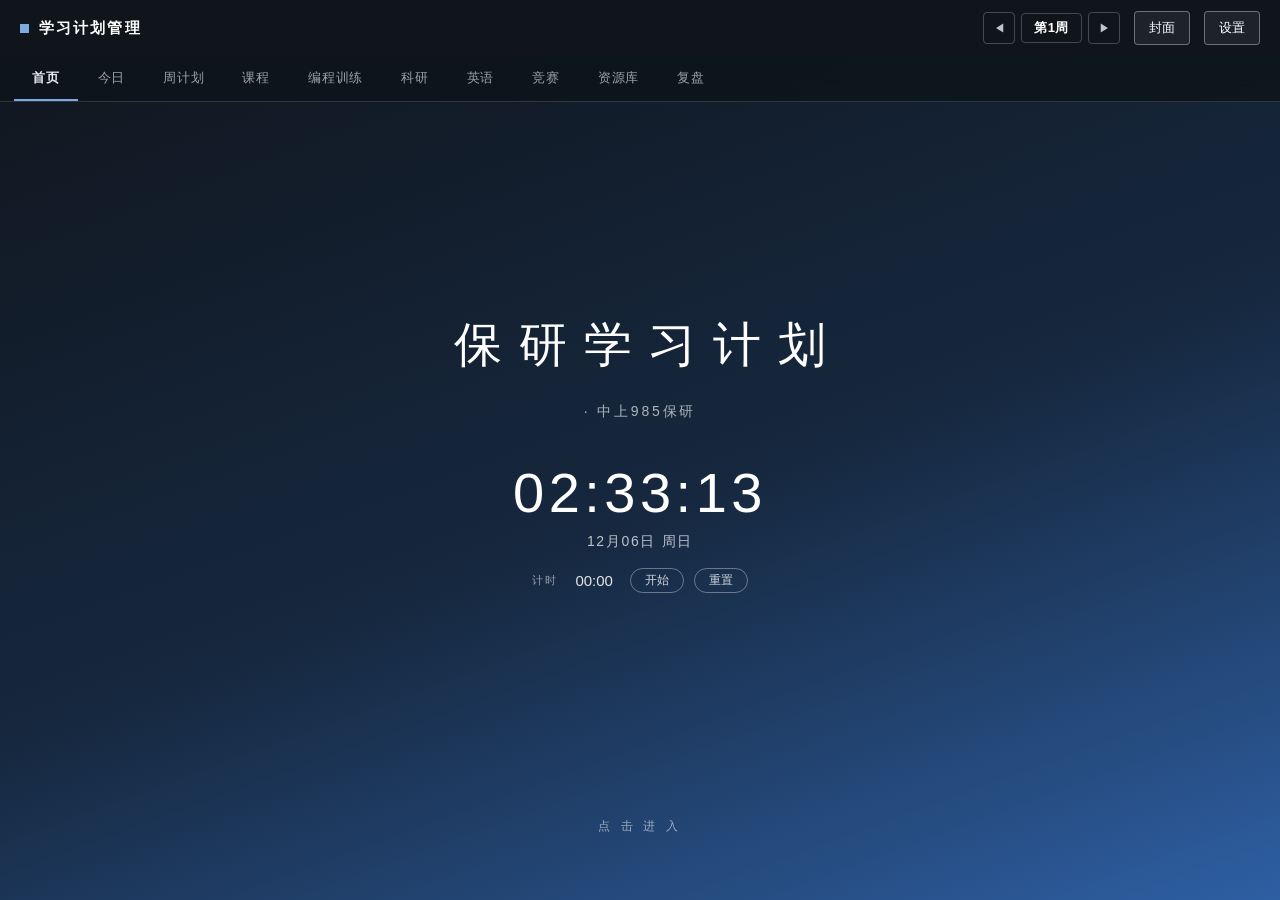
==== commit fb544bc1: "跨设备同步 + 手机 PWA：GitHub 私有仓库同步引擎、配对码、手机精简版（今日/周计划/英语+封面）、可安装到主屏幕" ====
--- a/index.html
+++ b/index.html
@@ -5,6 +5,13 @@
   <meta name="viewport" content="width=device-width, initial-scale=1.0">
   <title>学习计划管理</title>
   <link rel="stylesheet" href="style.css">
+  <!-- PWA：可安装到手机主屏幕（图标/启动页/离线缓存） -->
+  <link rel="manifest" href="manifest.json">
+  <link rel="icon" type="image/png" href="icon-192.png">
+  <meta name="theme-color" content="#10151C">
+  <link rel="apple-touch-icon" href="icon-192.png">
+  <meta name="mobile-web-app-capable" content="yes">
+  <meta name="apple-mobile-web-app-capable" content="yes">
   <!-- Chart.js 不在此同步加载：改为打开"趋势图"时按需加载（多 CDN 回退），
        避免 CDN 不通时阻塞整个页面初始化 -->
 </head>
@@ -95,6 +102,7 @@
   <script src="core/reviewEngine.js"></script>
   <script src="core/vocabEngine.js"></script>
   <script src="core/snapshot.js"></script>
+  <script src="core/syncEngine.js"></script>
   <!-- v3 UI 层 -->
   <script src="ui/weeklyPlan.js"></script>
   <script src="ui/dashboard.js"></script>
--- a/style.css
+++ b/style.css
@@ -1602,6 +1602,56 @@
 .problem-pick.locked { opacity: 0.45; cursor: default; }
 
 /* ============================================================
+ * v5 修复：深色风格漏改的浅色组件（用户反馈的白色区域 + 同类扫描）
+ *   - 周计划工具栏「科目分块/日历视图」切换按钮
+ *   - 日历视图任务小条 .cal-task
+ *   - 危险按钮 .btn-danger / 状态签 .st-todo / 倒计时 .cd-box
+ *   - 路线图节点详情 / 设计逻辑卡 / 逻辑规则关闭徽标
+ * ============================================================ */
+.view-toggle button {
+  background: rgba(255, 255, 255, 0.06);
+  color: var(--muted);
+}
+.view-toggle button:hover { background: rgba(255, 255, 255, 0.12); color: var(--text); }
+.view-toggle button.active { background: var(--ink); color: #fff; }
+
+.cal-task { background: rgba(255, 255, 255, 0.07); }
+
+.btn-danger {
+  background: rgba(229, 115, 104, 0.12);
+  border-color: rgba(229, 115, 104, 0.5);
+  color: var(--red);
+}
+.btn-danger:hover { background: rgba(229, 115, 104, 0.22); border-color: var(--red); }
+
+.st-todo { background: rgba(255, 255, 255, 0.08); color: var(--gray); }
+.cd-box { background: rgba(255, 255, 255, 0.05); }
+.node-detail { background: rgba(255, 255, 255, 0.05); }
+.logic-rule { background: rgba(255, 255, 255, 0.05); }
+.logic-rule-badge.off { background: rgba(255, 255, 255, 0.08); color: var(--gray); }
+
+/* 编程训练：题目后附参考答案（点击「查看答案」后展开，深色代码块） */
+.problem-answer {
+  margin-top: 8px;
+  padding: 10px 12px;
+  background: rgba(255, 255, 255, 0.05);
+  border: 1px solid var(--line);
+  border-radius: 8px;
+  font-size: 13px;
+}
+.problem-answer pre {
+  font-family: Consolas, "Courier New", monospace;
+  font-size: 12.5px;
+  color: #C9D4E0;
+  white-space: pre-wrap;
+  word-break: break-word;
+  margin-top: 6px;
+  background: rgba(0, 0, 0, 0.28);
+  padding: 10px 12px;
+  border-radius: 6px;
+}
+
+/* ============================================================
  * v5 个人英语词汇中心（ui/vocabCenter.js）
  * ============================================================ */
 
